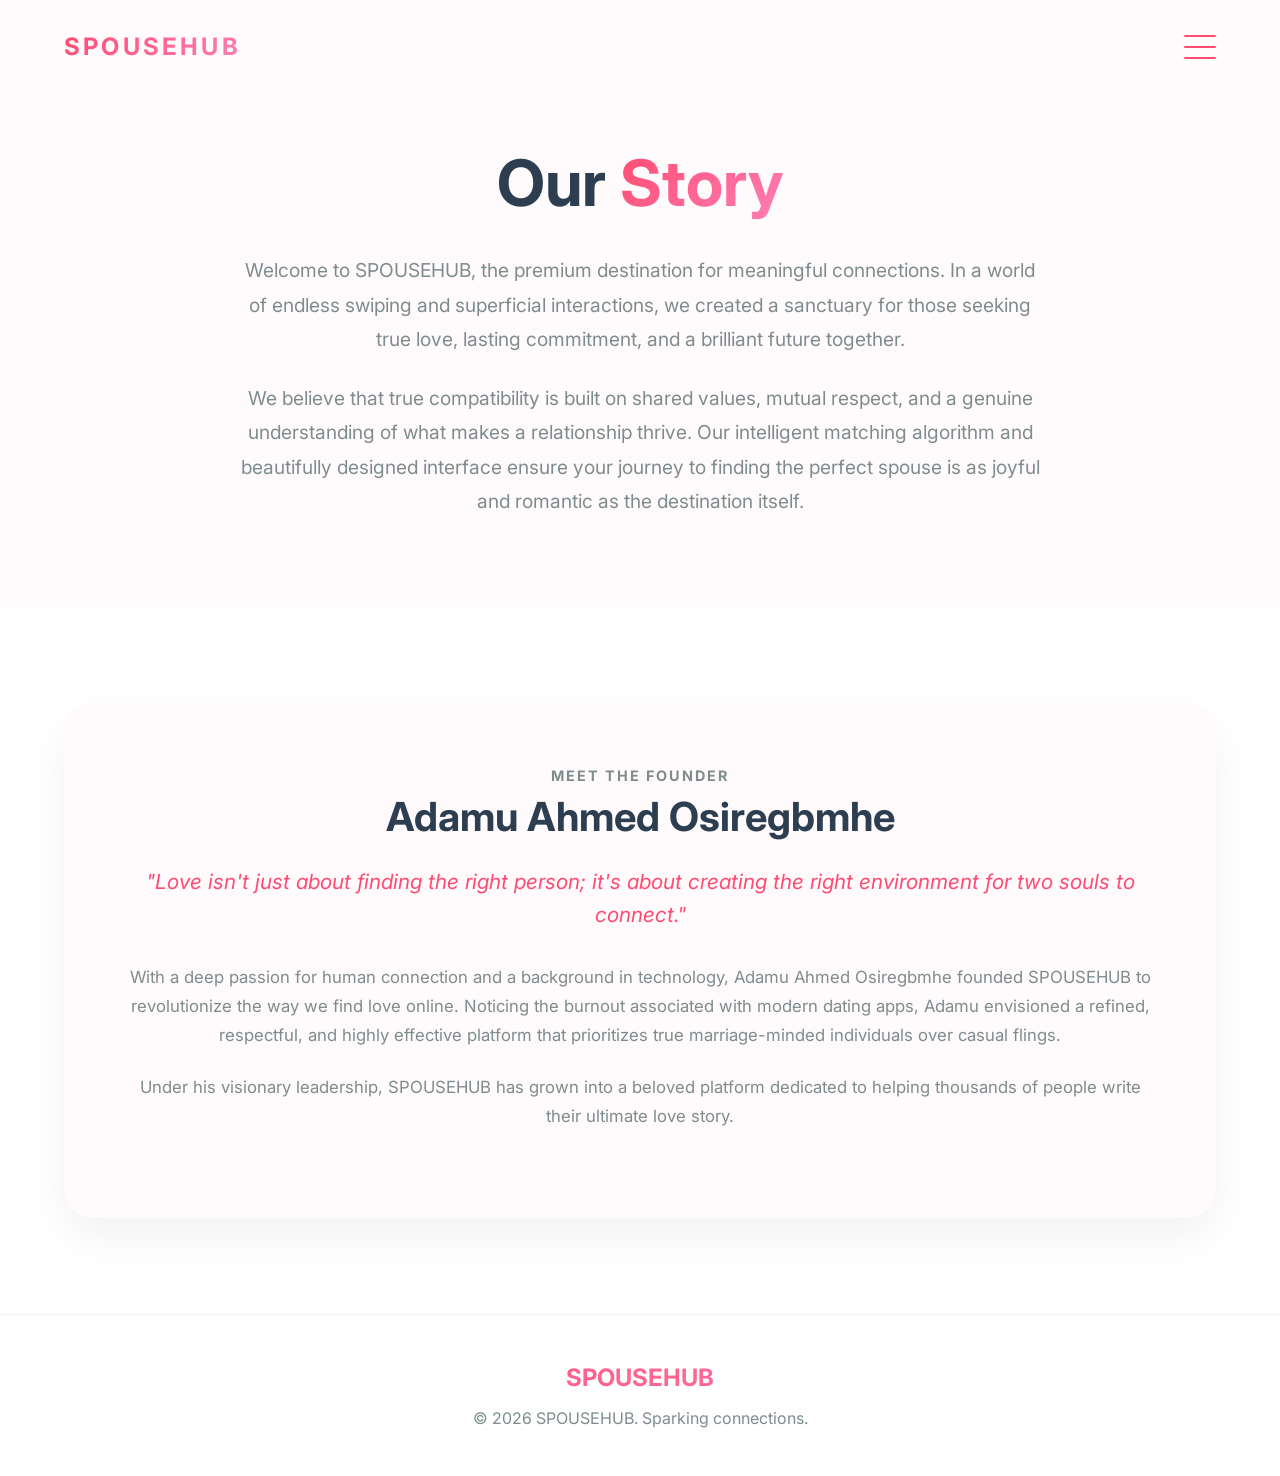
==== about.html @ 0defbf19 "progress" ====
<!DOCTYPE html>
<html lang="en">
<head>
    <meta charset="UTF-8" />
    <meta name="viewport" content="width=device-width, initial-scale=1.0" />
    <title>SPOUSEHUB - About Us</title>
    <link rel="stylesheet" href="style.css" />
    <link rel="preconnect" href="https://fonts.googleapis.com" />
    <link rel="preconnect" href="https://fonts.gstatic.com" crossorigin />
    <link href="https://fonts.googleapis.com/css2?family=Inter:wght@300;400;600;700&display=swap" rel="stylesheet" />
</head>
<body>
    <!-- Header -->
    <header class="header">
        <a href="index.html" style="text-decoration: none;"><div class="logo">SPOUSEHUB</div></a>
        <button class="hamburger" id="hamburger-btn" aria-label="Toggle Menu">
            <span class="bar" style="background-color: var(--primary-color);"></span>
            <span class="bar" style="background-color: var(--primary-color);"></span>
            <span class="bar" style="background-color: var(--primary-color);"></span>
        </button>
    </header>

    <!-- Sidebar Overlay -->
    <div class="overlay" id="overlay"></div>

    <!-- Sidebar Menu -->
    <nav class="sidebar" id="sidebar">
        <div class="sidebar-header">
            <div class="logo">SPOUSEHUB</div>
        </div>
        <ul class="nav-links">
            <li><a href="index.html" class="nav-link">Home</a></li>
            <li><a href="about.html" class="nav-link">About Us</a></li>
            <li><a href="#" class="nav-link">Contact</a></li>
        </ul>
        <div class="sidebar-footer">
            <p>&copy; 2026 Elite Design Studio</p>
        </div>
    </nav>

    <!-- Main Content -->
    <main>
        <!-- About Section -->
        <section class="about-hero-section">
            <div class="about-text-container">
                <h1>Our <span class="highlight-text">Story</span></h1>
                <p>
                    Welcome to SPOUSEHUB, the premium destination for meaningful connections. 
                    In a world of endless swiping and superficial interactions, we created a sanctuary 
                    for those seeking true love, lasting commitment, and a brilliant future together.
                </p>
                <p>
                    We believe that true compatibility is built on shared values, mutual respect, 
                    and a genuine understanding of what makes a relationship thrive. Our intelligent 
                    matching algorithm and beautifully designed interface ensure your journey to 
                    finding the perfect spouse is as joyful and romantic as the destination itself.
                </p>
            </div>
        </section>

        <!-- Founder Section -->
        <section class="founder-section">
            <div class="founder-content">
                <div class="founder-bio">
                    <h2 class="founder-title">Meet The Founder</h2>
                    <h3 class="founder-name">Adamu Ahmed Osiregbmhe</h3>
                    <p class="founder-quote">"Love isn't just about finding the right person; it's about creating the right environment for two souls to connect."</p>
                    <p class="founder-description">
                        With a deep passion for human connection and a background in technology, Adamu Ahmed Osiregbmhe 
                        founded SPOUSEHUB to revolutionize the way we find love online. Noticing the burnout associated 
                        with modern dating apps, Adamu envisioned a refined, respectful, and highly effective platform 
                        that prioritizes true marriage-minded individuals over casual flings. 
                    </p>
                    <p class="founder-description">
                        Under his visionary leadership, SPOUSEHUB has grown into a beloved platform dedicated to 
                        helping thousands of people write their ultimate love story.
                    </p>
                </div>
            </div>
        </section>
    </main>

    <!-- Footer -->
    <footer class="main-footer">
        <div class="footer-content">
            <h2 class="footer-logo">SPOUSEHUB</h2>
            <p>&copy; 2026 SPOUSEHUB. Sparking connections.</p>
        </div>
    </footer>

    <script src="script.js"></script>
</body>
</html>
---- style.css ----
/* Variables & Reset */
:root {
    --primary-color: #ff4b72;
    --secondary-color: #ff7eb3;
    --accent-color: #ff4b72;
    --glass-bg: rgba(255, 255, 255, 0.85);
    --glass-border: rgba(255, 75, 114, 0.2);
    --text-color: #2c3e50;
    --light-text: #7f8c8d;
    --bg-color: #fffafb;
    --transition-speed: 0.4s;
    --sidebar-width: 75vw; /* More than half screen */
}

* {
    margin: 0;
    padding: 0;
    box-sizing: border-box;
    font-family: 'Inter', -apple-system, BlinkMacSystemFont, sans-serif;
}

body {
    background: var(--bg-color);
    color: var(--text-color);
    min-height: 100vh;
    overflow-x: hidden;
}

/* Header & Hamburger */
.header {
    display: flex;
    justify-content: space-between;
    align-items: center;
    padding: 2rem 5%;
    position: fixed;
    width: 100%;
    z-index: 1000;
}

.logo {
    font-weight: 700;
    font-size: 1.5rem;
    letter-spacing: 0.2rem;
    background: linear-gradient(135deg, var(--primary-color), var(--secondary-color));
    -webkit-background-clip: text;
    background-clip: text;
    -webkit-text-fill-color: transparent;
}

.hamburger {
    background: none;
    border: none;
    cursor: pointer;
    width: 32px;
    height: 24px;
    display: flex;
    flex-direction: column;
    justify-content: space-between;
    z-index: 1001; /* Stay above everything */
    padding: 0;
}

.bar {
    width: 100%;
    height: 2px;
    background-color: var(--primary-color);
    border-radius: 10px;
    transition: all var(--transition-speed) cubic-bezier(0.68, -0.6, 0.32, 1.6);
}

/* Hamburger Animation (Open State) */
.hamburger.open .bar:nth-child(1) {
    transform: translateY(11px) rotate(45deg);
}

.hamburger.open .bar:nth-child(2) {
    opacity: 0;
    transform: translateX(-20px);
}

.hamburger.open .bar:nth-child(3) {
    transform: translateY(-11px) rotate(-45deg);
}

/* Sidebar Menu */
.sidebar {
    position: fixed;
    top: 0;
    right: 0;
    width: var(--sidebar-width);
    height: 100vh;
    background: rgba(15, 15, 15, 0.85);
    backdrop-filter: blur(20px);
    -webkit-backdrop-filter: blur(20px);
    border-left: 1px solid var(--glass-border);
    transform: translateX(100%);
    transition: transform var(--transition-speed) cubic-bezier(0.77, 0, 0.175, 1);
    z-index: 999;
    display: flex;
    flex-direction: column;
    padding: 6rem 10% 2rem;
    text-align: right;
}

.sidebar.open {
    transform: translateX(0);
}

.sidebar-header {
    margin-bottom: 3rem;
}

.nav-links {
    list-style: none;
    flex-grow: 1;
}

.nav-link {
    display: block;
    font-size: 2.5rem;
    font-weight: 600;
    color: var(--text-color);
    text-decoration: none;
    margin-bottom: 2rem;
    position: relative;
    opacity: 0;
    transform: translateX(40px);
    transition: all 0.3s ease;
}

.sidebar.open .nav-link {
    opacity: 1;
    transform: translateX(0);
}

/* Staggered animation for links */
.sidebar.open .nav-link:nth-child(1) { transition-delay: 0.1s; }
.sidebar.open .nav-link:nth-child(2) { transition-delay: 0.2s; }
.sidebar.open .nav-link:nth-child(3) { transition-delay: 0.3s; }
.sidebar.open .nav-link:nth-child(4) { transition-delay: 0.4s; }
.sidebar.open .nav-link:nth-child(5) { transition-delay: 0.5s; }
.sidebar.open .nav-link:nth-child(6) { transition-delay: 0.6s; }

.nav-link::after {
    content: '';
    position: absolute;
    bottom: -5px;
    right: 0;
    width: 0;
    height: 2px;
    background-color: var(--accent-color);
    transition: width 0.3s ease;
}

.nav-link:hover {
    color: var(--accent-color);
}

.nav-link:hover::after {
    width: 60px;
}

/* Overlay */
.overlay {
    position: fixed;
    top: 0;
    left: 0;
    width: 100vw;
    height: 100vh;
    background: rgba(0, 0, 0, 0.4);
    backdrop-filter: blur(4px);
    opacity: 0;
    visibility: hidden;
    transition: all var(--transition-speed) ease;
    z-index: 998;
}

.overlay.open {
    opacity: 1;
    visibility: visible;
}

/* Footer Section */
.sidebar-footer {
    border-top: 1px solid var(--glass-border);
    padding-top: 2rem;
    font-size: 0.9rem;
    color: rgba(255,255,255,0.5);
}

/* Primary Button */
.primary-btn {
    background: linear-gradient(135deg, var(--primary-color), var(--secondary-color));
    color: white;
    border: none;
    padding: 1.2rem 3rem;
    font-size: 1.1rem;
    font-weight: 600;
    border-radius: 50px;
    cursor: pointer;
    display: inline-block;
    text-decoration: none;
    box-shadow: 0 10px 20px rgba(255, 75, 114, 0.3);
    transition: transform 0.3s ease, box-shadow 0.3s ease;
}

.primary-btn:hover {
    transform: translateY(-3px);
    box-shadow: 0 15px 30px rgba(255, 75, 114, 0.4);
}

/* Home Layout */
main {
    padding-top: 80px; /* Offset for header */
}

/* Hero Section */
.hero-section {
    display: flex;
    align-items: center;
    justify-content: space-between;
    min-height: 85vh;
    padding: 0 5%;
    gap: 2rem;
}

.hero-content {
    flex: 1;
    max-width: 600px;
}

.hero-content h1 {
    font-size: clamp(3rem, 5vw, 4.5rem);
    line-height: 1.1;
    margin-bottom: 2rem;
    font-weight: 700;
    color: var(--text-color);
}

.highlight-text {
    background: linear-gradient(135deg, var(--primary-color), var(--secondary-color));
    -webkit-background-clip: text;
    background-clip: text;
    -webkit-text-fill-color: transparent;
}

.hero-content p {
    font-size: 1.3rem;
    color: var(--light-text);
    margin-bottom: 3rem;
    line-height: 1.6;
}

.hero-image-container {
    flex: 1;
    display: flex;
    justify-content: center;
    position: relative;
}

.hero-image-container::before {
    content: '';
    position: absolute;
    width: 80%;
    height: 80%;
    background: var(--secondary-color);
    border-radius: 40px;
    z-index: -1;
    transform: rotate(5deg) scale(1.05);
    opacity: 0.2;
}

.hero-image {
    width: 100%;
    max-width: 500px;
    border-radius: 30px;
    box-shadow: 0 20px 40px rgba(0,0,0,0.1);
    object-fit: cover;
    aspect-ratio: 4/5;
}

/* Features Section */
.features-section {
    padding: 6rem 5%;
    background: white;
    text-align: center;
}

.features-section h2, .success-section h2 {
    font-size: 2.5rem;
    margin-bottom: 4rem;
    color: var(--text-color);
}

.features-grid {
    display: flex;
    justify-content: center;
    gap: 3rem;
    flex-wrap: wrap;
}

.feature-card {
    background: var(--bg-color);
    padding: 3rem 2rem;
    border-radius: 20px;
    flex: 1;
    min-width: 280px;
    max-width: 350px;
    box-shadow: 0 10px 30px rgba(0,0,0,0.05);
    transition: transform 0.3s ease;
}

.feature-card:hover {
    transform: translateY(-10px);
}

.feature-icon {
    width: 60px;
    height: 60px;
    background: linear-gradient(135deg, var(--primary-color), var(--secondary-color));
    color: white;
    font-size: 1.8rem;
    font-weight: 700;
    display: flex;
    align-items: center;
    justify-content: center;
    border-radius: 50%;
    margin: 0 auto 1.5rem;
}

.feature-card h3 {
    margin-bottom: 1rem;
    font-size: 1.5rem;
}

.feature-card p {
    color: var(--light-text);
    line-height: 1.5;
}

/* Success Stories */
.success-section {
    padding: 6rem 5%;
    text-align: center;
}

.success-grid {
    display: flex;
    justify-content: center;
    gap: 3rem;
    flex-wrap: wrap;
}

.success-card {
    background: white;
    border-radius: 20px;
    overflow: hidden;
    flex: 1;
    min-width: 300px;
    max-width: 400px;
    box-shadow: 0 15px 35px rgba(0,0,0,0.08);
}

.success-img {
    width: 100%;
    height: 250px;
    object-fit: cover;
}

.success-info {
    padding: 2rem;
    text-align: left;
}

.success-info h3 {
    margin-bottom: 0.5rem;
    color: var(--primary-color);
}

.success-info p {
    color: var(--light-text);
    font-style: italic;
    line-height: 1.6;
}

/* About Us Section */
.about-hero-section {
    padding: 4rem 5%;
    display: flex;
    justify-content: center;
    text-align: center;
}

.about-text-container {
    max-width: 800px;
}

.about-text-container h1 {
    font-size: clamp(3rem, 5vw, 4.5rem);
    margin-bottom: 2rem;
    color: var(--text-color);
}

.about-text-container p {
    font-size: 1.2rem;
    color: var(--light-text);
    line-height: 1.8;
    margin-bottom: 1.5rem;
}

/* Founder Section */
.founder-section {
    padding: 6rem 5%;
    background: white;
}

.founder-content {
    background: var(--bg-color);
    border-radius: 30px;
    padding: 4rem;
    display: flex;
    gap: 4rem;
    align-items: center;
    box-shadow: 0 20px 40px rgba(0,0,0,0.05);
    max-width: 1200px;
    margin: 0 auto;
}

.founder-image-wrapper {
    flex: 1;
    display: flex;
    justify-content: center;
}

.founder-image {
    width: 100%;
    max-width: 400px;
    border-radius: 20px;
    box-shadow: 0 15px 30px rgba(0,0,0,0.1);
    object-fit: cover;
    aspect-ratio: 1/1.2;
}

.founder-bio {
    flex: 1;
    text-align: center;
}

.founder-title {
    color: var(--light-text);
    text-transform: uppercase;
    letter-spacing: 2px;
    font-size: 0.9rem;
    margin-bottom: 0.5rem;
}

.founder-name {
    font-size: 2.5rem;
    color: var(--text-color);
    margin-bottom: 1.5rem;
}

.founder-quote {
    font-size: 1.3rem;
    font-style: italic;
    color: var(--primary-color);
    margin-bottom: 2rem;
    line-height: 1.6;
}

.founder-description {
    color: var(--light-text);
    line-height: 1.7;
    margin-bottom: 1.5rem;
    font-size: 1.05rem;
}

/* Footer */
.main-footer {
    background: white;
    padding: 3rem 5%;
    text-align: center;
    border-top: 1px solid rgba(0,0,0,0.05);
}

.footer-logo {
    font-size: 1.5rem;
    font-weight: 700;
    margin-bottom: 1rem;
    background: linear-gradient(135deg, var(--primary-color), var(--secondary-color));
    -webkit-background-clip: text;
    background-clip: text;
    -webkit-text-fill-color: transparent;
}

.main-footer p {
    color: var(--light-text);
}

/* Mobile Responsive */
@media (max-width: 900px) {
    .hero-section {
        flex-direction: column;
        text-align: center;
        padding-top: 4rem;
    }
    
    .hero-content {
        margin-bottom: 3rem;
    }
}

/* Standalone Auth Pages */
.auth-page {
    display: flex;
    justify-content: center;
    align-items: center;
    min-height: 100vh;
    padding: 2rem;
    position: relative;
    overflow: hidden;
}

/* Background elements for auth pages */
.auth-page::before, .auth-page::after {
    content: '';
    position: absolute;
    width: 60vw;
    height: 60vw;
    border-radius: 50%;
    filter: blur(120px);
    z-index: -1;
    opacity: 0.15;
}

.auth-page::before {
    top: -20vw;
    left: -20vw;
    background: #ff4b72;
}

.auth-page::after {
    bottom: -20vw;
    right: -20vw;
    background: #ff7eb3;
}

.auth-card {
    background: var(--glass-bg);
    backdrop-filter: blur(20px);
    -webkit-backdrop-filter: blur(20px);
    border: 1px solid var(--glass-border);
    box-shadow: 0 25px 50px -12px rgba(255, 75, 114, 0.15), 0 0 40px rgba(255, 75, 114, 0.05);
    color: var(--text-color);
    padding: 3rem;
    border-radius: 20px;
    width: 100%;
    max-width: 450px;
    position: relative;
    z-index: 10;
}

.auth-card h2 {
    font-size: 2rem;
    font-weight: 700;
    margin-bottom: 0.5rem;
    background: linear-gradient(135deg, #ff4b72, #ff7eb3);
    -webkit-background-clip: text;
    background-clip: text;
    -webkit-text-fill-color: transparent;
    text-align: center;
}

.auth-subtitle {
    color: var(--light-text);
    margin-bottom: 2rem;
    font-size: 0.9rem;
    text-align: center;
}

/* Auth navigation (e.g. Back to Home link) */
.auth-nav-link {
    position: absolute;
    top: 1rem;
    left: 2rem;
    color: var(--light-text);
    text-decoration: none;
    font-size: 1.5rem;
    display: flex;
    align-items: center;
    gap: 0.5rem;
    transition: color 0.3s ease;
    z-index: 20;
}

.auth-nav-link:hover {
    color: var(--primary-color);
}

/* Input Fields styling */
.input-group {
    position: relative;
    margin-bottom: 1.5rem;
}

.input-group input {
    width: 100%;
    padding: 1rem;
    background: rgba(255, 255, 255, 0.9);
    border: 1px solid rgba(0, 0, 0, 0.1);
    border-radius: 10px;
    color: var(--text-color);
    font-size: 1rem;
    transition: all 0.3s ease;
}

.input-group input:focus {
    outline: none;
    border-color: var(--primary-color);
    background: #ffffff;
}

.input-group label {
    position: absolute;
    left: 1rem;
    top: 50%;
    transform: translateY(-50%);
    color: var(--light-text);
    transition: all 0.3s ease;
    pointer-events: none;
}

.input-group input:focus ~ label,
.input-group input:not(:placeholder-shown) ~ label {
    top: -10px;
    left: 10px;
    font-size: 0.8rem;
    background: #ffffff;
    border-radius: 4px;
    padding: 0 0.5rem;
    color: var(--primary-color);
}

/* Photo Upload */
.photo-upload-wrapper {
    display: flex;
    flex-direction: column;
    align-items: center;
    margin-bottom: 2rem;
}

.photo-preview-circle {
    width: 100px;
    height: 100px;
    border-radius: 50%;
    background: rgba(0, 0, 0, 0.03);
    border: 2px dashed rgba(0, 0, 0, 0.1);
    display: flex;
    justify-content: center;
    align-items: center;
    cursor: pointer;
    margin-bottom: 1rem;
    position: relative;
    overflow: hidden;
    transition: all 0.3s ease;
    background-size: cover;
    background-position: center;
}

.photo-preview-circle:hover {
    border-color: var(--primary-color);
    background-color: rgba(255, 75, 114, 0.05);
}

.upload-icon {
    font-size: 2rem;
    color: var(--light-text);
    transition: opacity 0.3s ease;
}

.photo-preview-circle.has-image .upload-icon {
    opacity: 0;
}

.photo-upload-wrapper p {
    font-size: 0.9rem;
    color: var(--light-text);
}

/* Submit Button & Toggle */
.auth-submit-btn {
    width: 100%;
    padding: 1rem;
    background: linear-gradient(135deg, var(--primary-color), var(--secondary-color));
    color: white;
    border: none;
    border-radius: 10px;
    font-size: 1.1rem;
    font-weight: 600;
    cursor: pointer;
    transition: transform 0.2s ease, box-shadow 0.2s ease;
    margin-top: 1rem;
}

.auth-submit-btn:hover {
    transform: translateY(-2px);
    box-shadow: 0 10px 20px rgba(255, 75, 114, 0.3);
}

.auth-toggle-text {
    text-align: center;
    margin-top: 2rem;
    font-size: 0.9rem;
    color: var(--light-text);
}

.auth-toggle-link {
    color: var(--primary-color);
    cursor: pointer;
    font-weight: 600;
    transition: color 0.3s ease;
}

.auth-toggle-link:hover {
    color: var(--secondary-color);
    text-decoration: underline;
}

/* Desktop Adjustments (if needed) */
@media (min-width: 1024px) {
    :root {
        --sidebar-width: 70vw; /* Still more than half */
    }
    .nav-link {
        font-size: 4rem;
    }
}
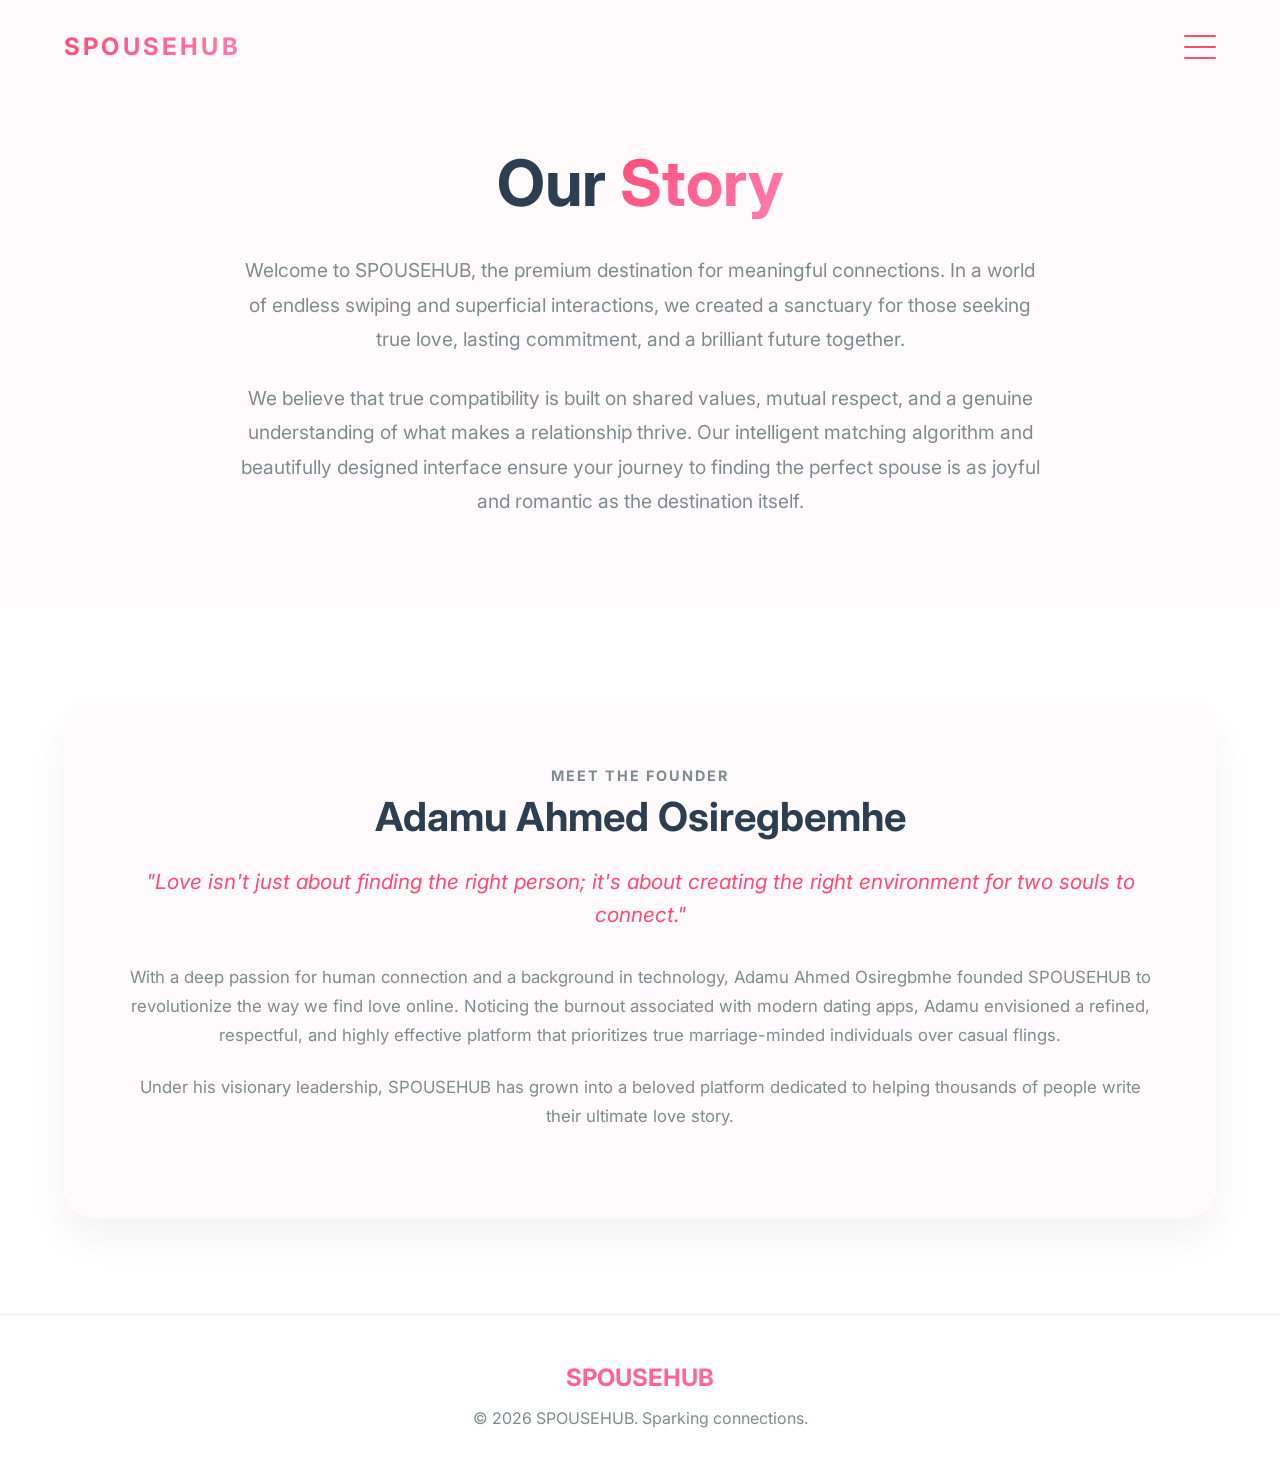
==== commit dd55ff68: "p" ====
--- a/about.html
+++ b/about.html
@@ -31,7 +31,7 @@
         <ul class="nav-links">
             <li><a href="index.html" class="nav-link">Home</a></li>
             <li><a href="about.html" class="nav-link">About Us</a></li>
-            <li><a href="#" class="nav-link">Contact</a></li>
+            <li><a href="contact.html" class="nav-link">Contact</a></li>
         </ul>
         <div class="sidebar-footer">
             <p>&copy; 2026 Elite Design Studio</p>
@@ -63,7 +63,7 @@
             <div class="founder-content">
                 <div class="founder-bio">
                     <h2 class="founder-title">Meet The Founder</h2>
-                    <h3 class="founder-name">Adamu Ahmed Osiregbmhe</h3>
+                    <h3 class="founder-name">Adamu Ahmed Osiregbemhe</h3>
                     <p class="founder-quote">"Love isn't just about finding the right person; it's about creating the right environment for two souls to connect."</p>
                     <p class="founder-description">
                         With a deep passion for human connection and a background in technology, Adamu Ahmed Osiregbmhe 
--- a/style.css
+++ b/style.css
@@ -475,12 +475,57 @@
     font-size: 1.05rem;
 }
 
+/* Contact Section */
+.contact-section {
+    padding: 6rem 5% 2rem 5%;
+    display: flex;
+    justify-content: center;
+    background: white;
+}
+
+.contact-card {
+    background: var(--bg-color);
+    border-radius: 30px;
+    padding: 4rem;
+    box-shadow: 0 20px 40px rgba(0,0,0,0.05);
+    max-width: 600px;
+    width: 100%;
+}
+
+.contact-card h1 {
+    font-size: 2.5rem;
+    margin-bottom: 0.5rem;
+    color: var(--text-color);
+    text-align: center;
+}
+
+.contact-subtitle {
+    text-align: center;
+    color: var(--light-text);
+    margin-bottom: 3rem;
+    line-height: 1.6;
+}
+
 /* Footer */
 .main-footer {
     background: white;
     padding: 3rem 5%;
     text-align: center;
     border-top: 1px solid rgba(0,0,0,0.05);
+}
+
+.footer1 {
+  display: flex;
+  gap: 20px;
+  padding: 25px;
+  justify-content: center;
+}
+
+.footer1 img {
+  width: 40px;
+  height: auto;
+  border: 1px solid black;
+  background-color: black;
 }
 
 .footer-logo {
@@ -603,7 +648,7 @@
     margin-bottom: 1.5rem;
 }
 
-.input-group input {
+.input-group input, .input-group textarea {
     width: 100%;
     padding: 1rem;
     background: rgba(255, 255, 255, 0.9);
@@ -614,7 +659,11 @@
     transition: all 0.3s ease;
 }
 
-.input-group input:focus {
+.input-group textarea {
+    resize: vertical;
+}
+
+.input-group input:focus, .input-group textarea:focus {
     outline: none;
     border-color: var(--primary-color);
     background: #ffffff;
@@ -630,8 +679,15 @@
     pointer-events: none;
 }
 
+/* For textarea, the label shouldn't be centered in the huge block, but centered top */
+.input-group textarea ~ label {
+    top: 1.5rem;
+}
+
 .input-group input:focus ~ label,
-.input-group input:not(:placeholder-shown) ~ label {
+.input-group input:not(:placeholder-shown) ~ label,
+.input-group textarea:focus ~ label,
+.input-group textarea:not(:placeholder-shown) ~ label {
     top: -10px;
     left: 10px;
     font-size: 0.8rem;
